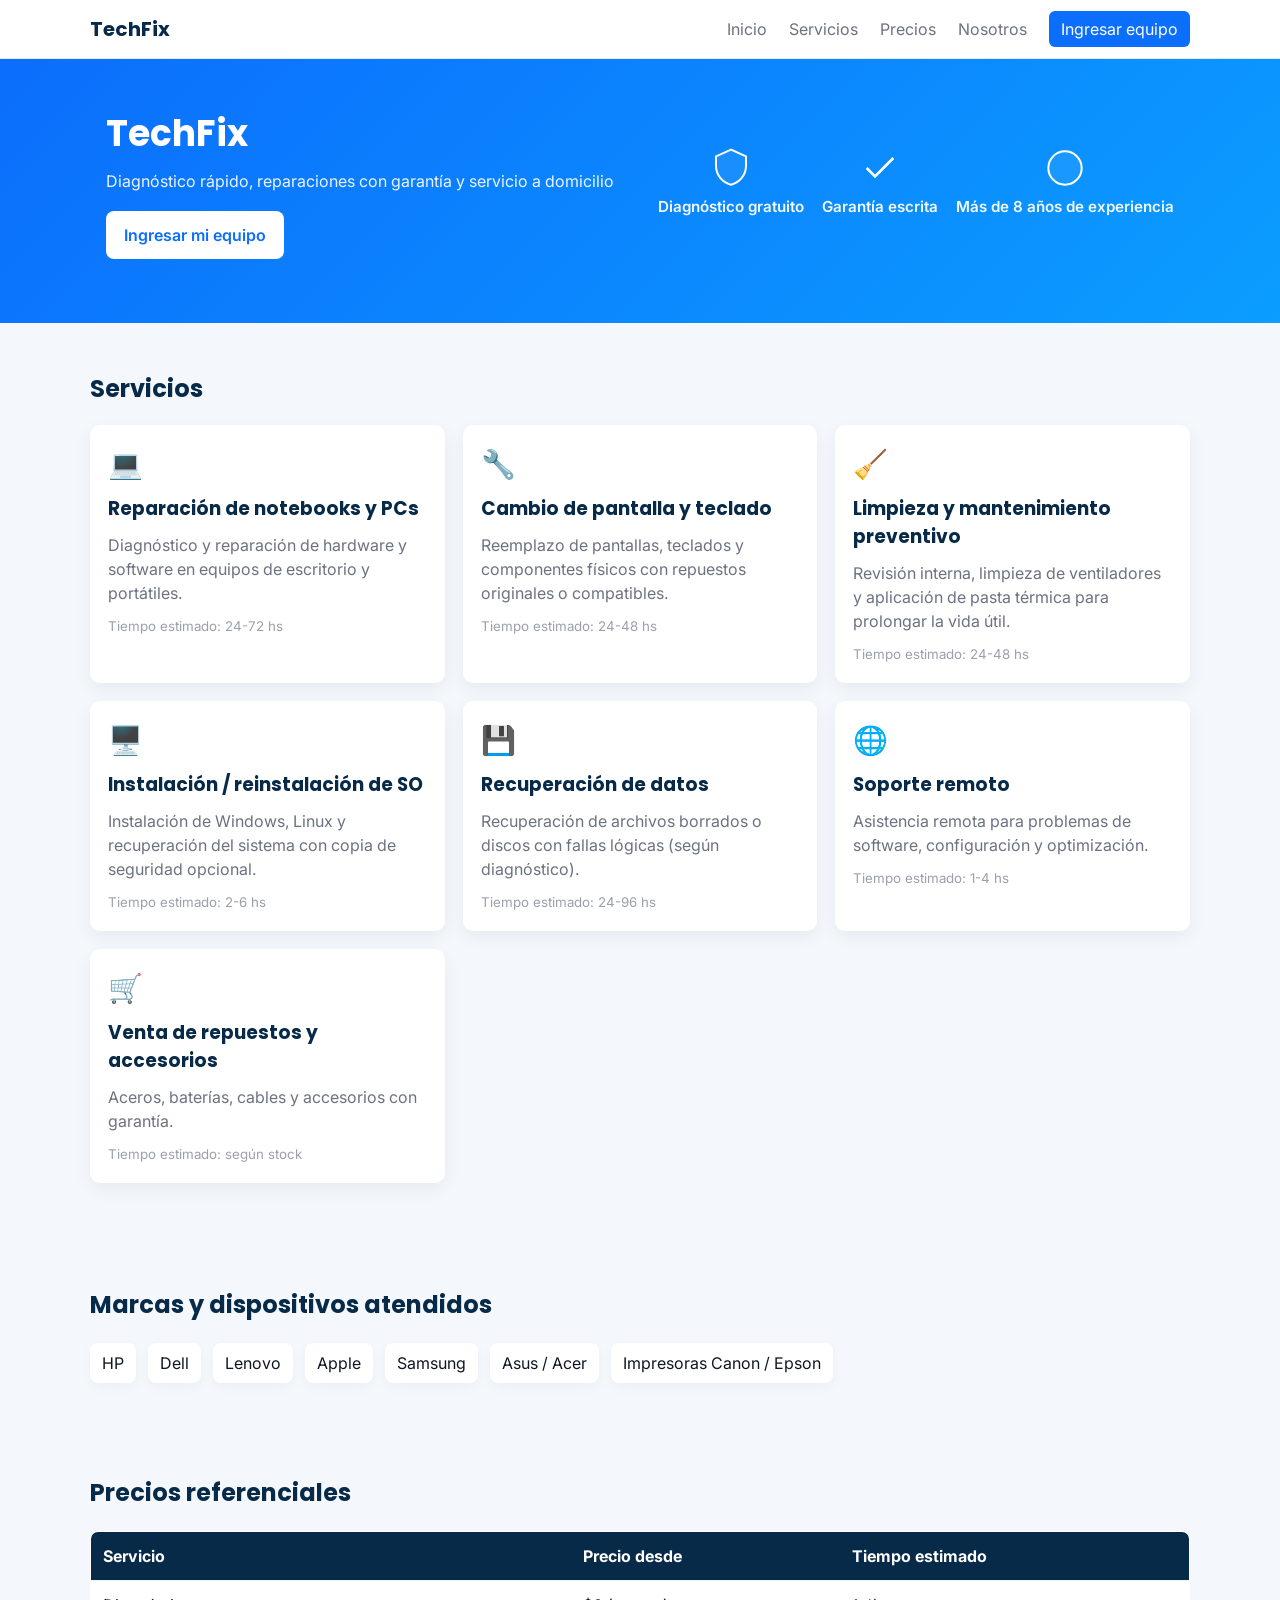
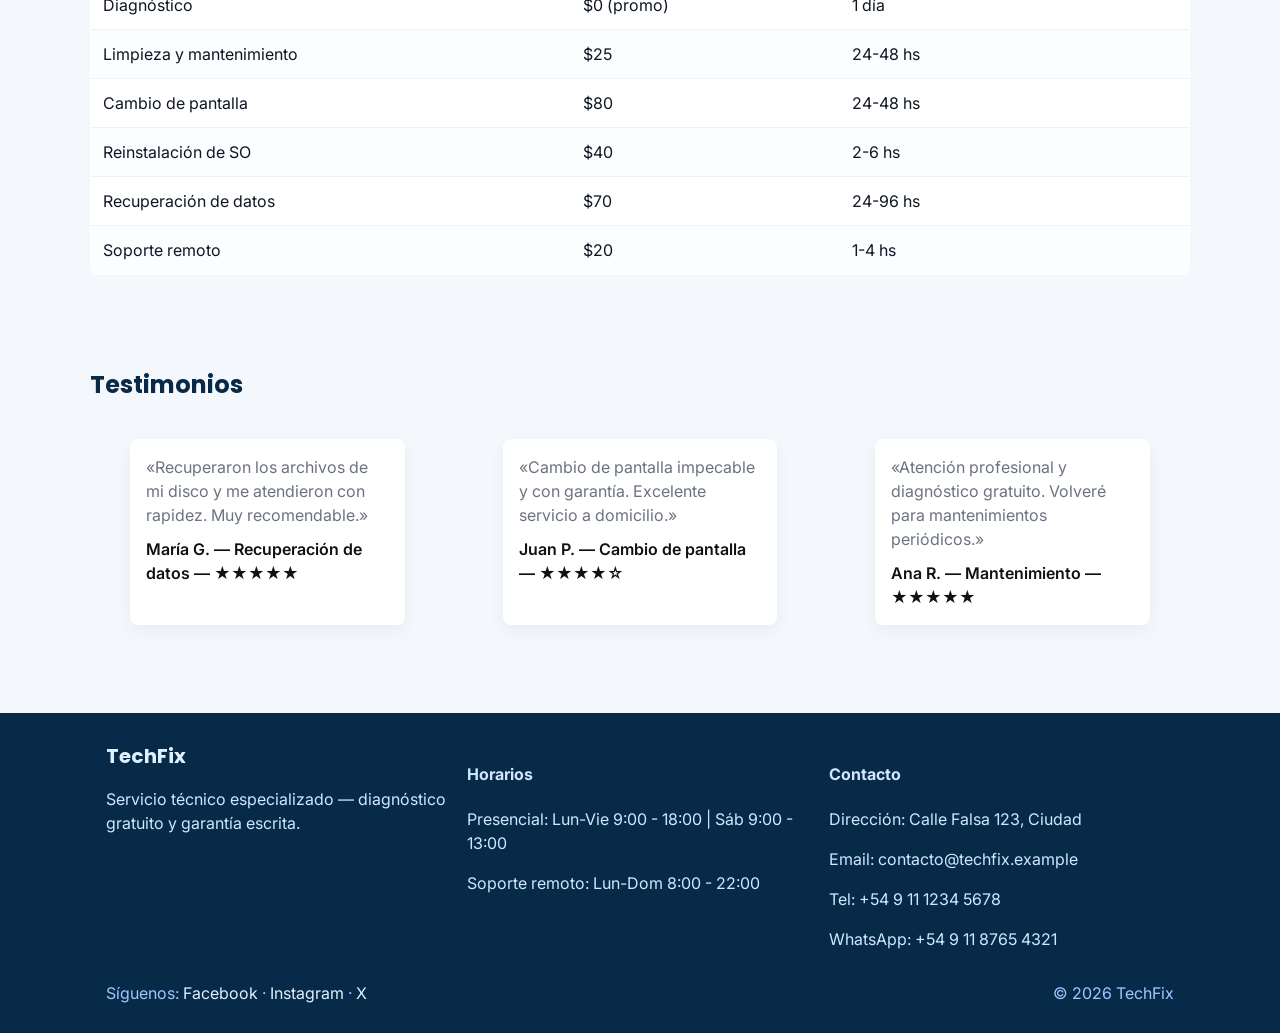
==== index.html @ 2f616b7d "Etapa1: Se agregó el contenido requerido del punto 1.3 y 1.4, también se agrega archivo prompts modi" ====
<!doctype html>
<html lang="es">
<head>
	<meta charset="utf-8" />
	<meta name="viewport" content="width=device-width, initial-scale=1" />
	<title>TechFix - Servicio Técnico</title>
	<link rel="stylesheet" href="style.css" />
	<link href="https://fonts.googleapis.com/css2?family=Inter:wght@300;400;600;700&family=Poppins:wght@600;700&display=swap" rel="stylesheet">
</head>
<body>
	<header class="site-header">
		<div class="container header-inner">
			<a class="logo" href="#">TechFix</a>
			<nav class="main-nav">
				<a href="#">Inicio</a>
				<a href="#services">Servicios</a>
				<a href="#precios">Precios</a>
				<a href="#nosotros">Nosotros</a>
				<a class="cta" href="ingreso.html">Ingresar equipo</a>
			</nav>
		</div>
	</header>

	<main>
		<section class="hero">
			<div class="hero-overlay"></div>
			<div class="container hero-content">
				<div class="hero-text">
					<h1>TechFix</h1>
					<p class="subtitle">Diagnóstico rápido, reparaciones con garantía y servicio a domicilio</p>
					<a class="primary-btn" href="ingreso.html">Ingresar mi equipo</a>
				</div>
				<div class="hero-trust">
					<div class="trust-item">
						<svg width="40" height="40" viewBox="0 0 24 24" fill="none" xmlns="http://www.w3.org/2000/svg"><path d="M12 1L3 5v6c0 5 3.8 9.7 9 11 5.2-1.3 9-6 9-11V5l-9-4z" stroke="#fff" stroke-width="1.2" fill="rgba(255,255,255,0.06)"/></svg>
						<p>Diagnóstico gratuito</p>
					</div>
					<div class="trust-item">
						<svg width="40" height="40" viewBox="0 0 24 24" fill="none" xmlns="http://www.w3.org/2000/svg"><path d="M20 6L9 17l-5-5" stroke="#fff" stroke-width="1.6" fill="none"/></svg>
						<p>Garantía escrita</p>
					</div>
					<div class="trust-item">
						<svg width="40" height="40" viewBox="0 0 24 24" fill="none" xmlns="http://www.w3.org/2000/svg"><circle cx="12" cy="12" r="10" stroke="#fff" stroke-width="1.2" fill="rgba(255,255,255,0.06)"/></svg>
						<p>Más de 8 años de experiencia</p>
					</div>
				</div>
			</div>
		</section>

		<section id="services" class="services container">
			<h2>Servicios</h2>
			<div class="services-grid">
				<article class="service-card">
					<div class="icon">💻</div>
					<h3>Reparación de notebooks y PCs</h3>
					<p>Diagnóstico y reparación de hardware y software en equipos de escritorio y portátiles.</p>
					<small>Tiempo estimado: 24-72 hs</small>
				</article>

				<article class="service-card">
					<div class="icon">🔧</div>
					<h3>Cambio de pantalla y teclado</h3>
					<p>Reemplazo de pantallas, teclados y componentes físicos con repuestos originales o compatibles.</p>
					<small>Tiempo estimado: 24-48 hs</small>
				</article>

				<article class="service-card">
					<div class="icon">🧹</div>
					<h3>Limpieza y mantenimiento preventivo</h3>
					<p>Revisión interna, limpieza de ventiladores y aplicación de pasta térmica para prolongar la vida útil.</p>
					<small>Tiempo estimado: 24-48 hs</small>
				</article>

				<article class="service-card">
					<div class="icon">🖥️</div>
					<h3>Instalación / reinstalación de SO</h3>
					<p>Instalación de Windows, Linux y recuperación del sistema con copia de seguridad opcional.</p>
					<small>Tiempo estimado: 2-6 hs</small>
				</article>

				<article class="service-card">
					<div class="icon">💾</div>
					<h3>Recuperación de datos</h3>
					<p>Recuperación de archivos borrados o discos con fallas lógicas (según diagnóstico).</p>
					<small>Tiempo estimado: 24-96 hs</small>
				</article>

				<article class="service-card">
					<div class="icon">🌐</div>
					<h3>Soporte remoto</h3>
					<p>Asistencia remota para problemas de software, configuración y optimización.</p>
					<small>Tiempo estimado: 1-4 hs</small>
				</article>

				<article class="service-card">
					<div class="icon">🛒</div>
					<h3>Venta de repuestos y accesorios</h3>
					<p>Aceros, baterías, cables y accesorios con garantía.</p>
					<small>Tiempo estimado: según stock</small>
				</article>
			</div>
		</section>

		<section id="marcas" class="brands container">
			<h2>Marcas y dispositivos atendidos</h2>
			<ul class="brand-list">
				<li>HP</li>
				<li>Dell</li>
				<li>Lenovo</li>
				<li>Apple</li>
				<li>Samsung</li>
				<li>Asus / Acer</li>
				<li>Impresoras Canon / Epson</li>
			</ul>
		</section>

		<section id="precios" class="pricing container">
			<h2>Precios referenciales</h2>
			<div class="table-wrap">
				<table>
					<thead>
						<tr>
							<th>Servicio</th>
							<th>Precio desde</th>
							<th>Tiempo estimado</th>
						</tr>
					</thead>
					<tbody>
						<tr><td>Diagnóstico</td><td>$0 (promo)</td><td>1 día</td></tr>
						<tr><td>Limpieza y mantenimiento</td><td>$25</td><td>24-48 hs</td></tr>
						<tr><td>Cambio de pantalla</td><td>$80</td><td>24-48 hs</td></tr>
						<tr><td>Reinstalación de SO</td><td>$40</td><td>2-6 hs</td></tr>
						<tr><td>Recuperación de datos</td><td>$70</td><td>24-96 hs</td></tr>
						<tr><td>Soporte remoto</td><td>$20</td><td>1-4 hs</td></tr>
					</tbody>
				</table>
			</div>
		</section>

		<section id="testimonios" class="testimonials container">
			<h2>Testimonios</h2>
			<div class="testimonials-grid">
				<blockquote class="testimonial">
					<p>«Recuperaron los archivos de mi disco y me atendieron con rapidez. Muy recomendable.»</p>
					<footer>María G. — Recuperación de datos — ★★★★★</footer>
				</blockquote>

				<blockquote class="testimonial">
					<p>«Cambio de pantalla impecable y con garantía. Excelente servicio a domicilio.»</p>
					<footer>Juan P. — Cambio de pantalla — ★★★★☆</footer>
				</blockquote>

				<blockquote class="testimonial">
					<p>«Atención profesional y diagnóstico gratuito. Volveré para mantenimientos periódicos.»</p>
					<footer>Ana R. — Mantenimiento — ★★★★★</footer>
				</blockquote>
			</div>
		</section>
	</main>

	<footer class="site-footer">
		<div class="container footer-grid">
			<div class="footer-brand">
				<a class="logo" href="#">TechFix</a>
				<p>Servicio técnico especializado — diagnóstico gratuito y garantía escrita.</p>
			</div>

			<div class="footer-info">
				<h4>Horarios</h4>
				<p>Presencial: Lun-Vie 9:00 - 18:00 | Sáb 9:00 - 13:00</p>
				<p>Soporte remoto: Lun-Dom 8:00 - 22:00</p>
			</div>

			<div class="footer-contact">
				<h4>Contacto</h4>
				<p>Dirección: Calle Falsa 123, Ciudad</p>
				<p>Email: contacto@techfix.example</p>
				<p>Tel: +54 9 11 1234 5678</p>
				<p>WhatsApp: +54 9 11 8765 4321</p>
			</div>
		</div>
		<div class="container copyright">
			<div class="socials">Síguenos: <a href="#">Facebook</a> · <a href="#">Instagram</a> · <a href="#">X</a></div>
			<div>© <span id="year"></span> TechFix</div>
		</div>
	</footer>

	<script>
		document.getElementById('year').textContent = new Date().getFullYear();
	</script>
</body>
</html>
---- style.css ----
:root{
	--bg:#f4f7fb;
	--primary-dark:#082a49; /* azul oscuro */
	--accent:#0b6efd; /* acento azul */
	--muted:#6b7280;
	--card:#ffffff;
	--accent-2:#0b9dff;
	--max-width:1100px;
}
*{box-sizing:border-box}
body{font-family:Inter,Segoe UI,Arial,Helvetica,sans-serif;margin:0;background:var(--bg);color:#0f1724;line-height:1.5}
.container{max-width:var(--max-width);margin:0 auto;padding:0 16px}

.site-header{background:#fff;border-bottom:1px solid #e6e9ee}
.header-inner{display:flex;align-items:center;justify-content:space-between;padding:14px 0}
.logo{font-family:Poppins,Inter,Arial,sans-serif;font-weight:700;color:var(--primary-dark);text-decoration:none;font-size:1.25rem}
.main-nav a{margin-left:18px;color:var(--muted);text-decoration:none}
.main-nav a.cta{background:var(--accent);color:#fff;padding:8px 12px;border-radius:6px}

.hero{position:relative;background:linear-gradient(135deg,var(--accent) 0%,var(--accent-2) 100%);color:#fff;padding:48px 0 64px}
.hero-overlay{position:absolute;inset:0;opacity:0.06;background-image:linear-gradient(45deg,rgba(0,0,0,0.05),transparent)}
.hero-content{position:relative;display:flex;flex-wrap:wrap;align-items:center;gap:20px}
.hero-text{flex:1;min-width:260px}
.hero-text h1{font-family:Poppins,Inter,Arial,sans-serif;font-size:2.25rem;margin:0 0 8px}
.subtitle{margin:0 0 18px;color:rgba(255,255,255,0.92)}
.primary-btn{display:inline-block;background:#fff;color:var(--accent);padding:12px 18px;border-radius:8px;text-decoration:none;font-weight:600}
.hero-trust{display:flex;gap:18px;margin-left:auto}
.trust-item{display:flex;flex-direction:column;align-items:center;font-size:0.95rem}
.trust-item p{margin:8px 0 0;color:rgba(255,255,255,0.95);font-weight:600}

/* Services */
.services{padding:48px 0}
.services h2{margin:0 0 18px;font-family:Poppins,Inter,Arial,sans-serif;color:var(--primary-dark)}
.services-grid{display:grid;grid-template-columns:repeat(3,1fr);gap:18px}
.service-card{background:var(--card);padding:18px;border-radius:10px;box-shadow:0 6px 18px rgba(13,27,54,0.06);transition:transform .28s cubic-bezier(.2,.9,.2,1),box-shadow .28s ease}
.service-card:hover{transform:translateY(-8px);box-shadow:0 18px 40px rgba(11,110,253,0.12)}
.service-card .icon{font-size:28px}
.service-card h3{margin:10px 0;font-family:Poppins,Inter,Arial,sans-serif;color:var(--primary-dark)}
.service-card p{color:var(--muted);margin:0 0 8px}
.service-card small{color:#9aa1ad}

/* Brands */
.brands{padding:36px 0}
.brands h2{font-family:Poppins,Inter,Arial,sans-serif;color:var(--primary-dark)}
.brand-list{display:flex;flex-wrap:wrap;gap:12px;list-style:none;padding:0;margin:12px 0 0}
.brand-list li{background:#fff;padding:8px 12px;border-radius:8px;box-shadow:0 4px 12px rgba(10,20,40,0.04)}

/* Pricing table */
.pricing{padding:36px 0}
.pricing h2{font-family:Poppins,Inter,Arial,sans-serif;color:var(--primary-dark)}
.table-wrap{overflow-x:auto}
table{width:100%;border-collapse:collapse;background:#fff;border:1px solid rgba(11,110,253,0.06);border-radius:8px;overflow:hidden}
thead th{background:var(--primary-dark);color:#fff;text-align:left;padding:12px}
tbody td{padding:12px;border-top:1px solid #eef2f6}
tbody tr:nth-child(even){background:#fbfdff}
tbody tr{border-bottom:1px solid rgba(11,110,253,0.04)}

/* Testimonials */
.testimonials{padding:36px 0}
.testimonials h2{font-family:Poppins,Inter,Arial,sans-serif;color:var(--primary-dark)}
.testimonials-grid{display:grid;grid-template-columns:repeat(3,1fr);gap:18px}
.testimonial{background:#fff;padding:16px;border-radius:8px;box-shadow:0 6px 18px rgba(13,27,54,0.05)}
.testimonial p{margin:0 0 10px;color:var(--muted)}
.testimonial footer{font-weight:600;color:#111}

/* Footer */
.site-footer{background:var(--primary-dark);color:#cfe8ff;padding:28px 0;margin-top:36px}
.footer-grid{display:grid;grid-template-columns:1fr 1fr 1fr;gap:16px}
.site-footer a{color:#dff1ff;text-decoration:none}
.copyright{display:flex;justify-content:space-between;align-items:center;padding-top:14px;color:#9fc7ff}

/* Responsive */
@media (max-width:900px){
	.services-grid{grid-template-columns:repeat(2,1fr)}
	.testimonials-grid{grid-template-columns:repeat(2,1fr)}
	.footer-grid{grid-template-columns:1fr}
}
@media (max-width:640px){
	.services-grid{grid-template-columns:1fr}
	.hero-content{flex-direction:column;align-items:flex-start}
	.hero-trust{margin-top:18px}
	.testimonials-grid{grid-template-columns:1fr}
}
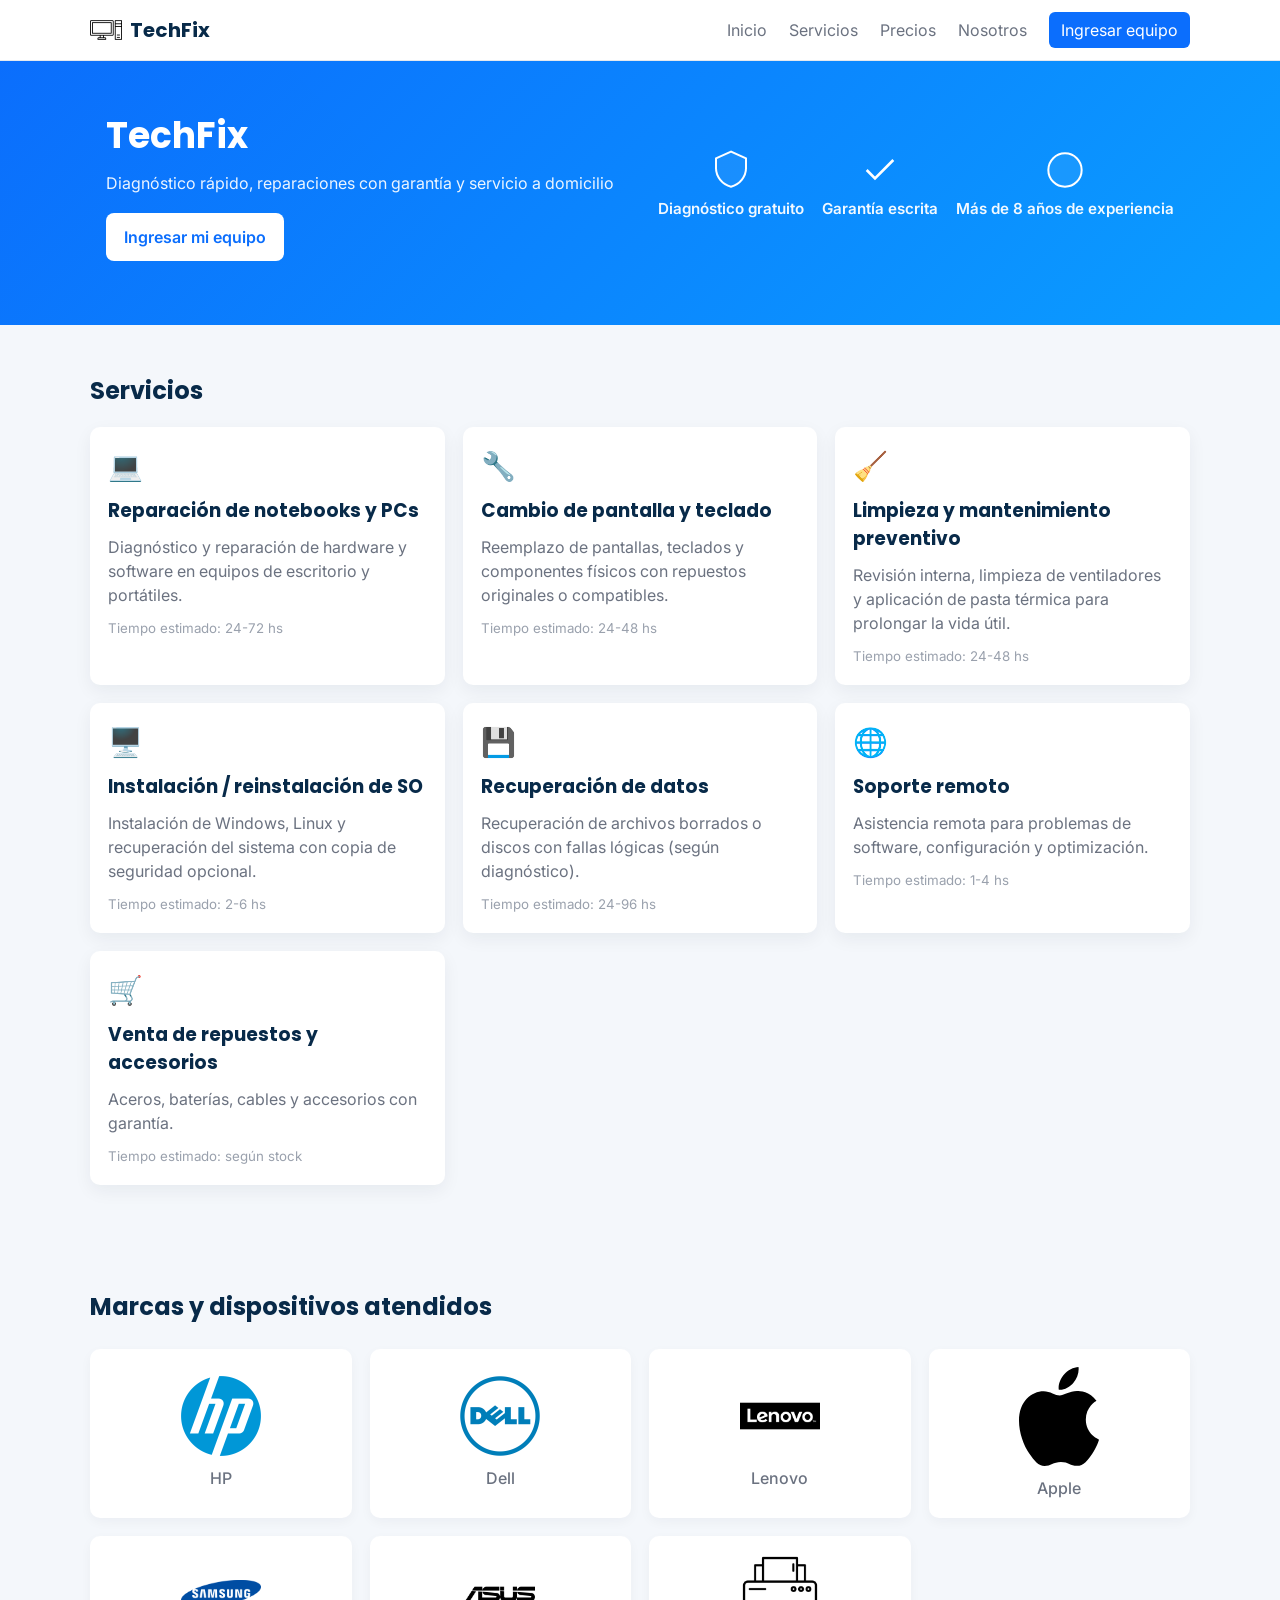
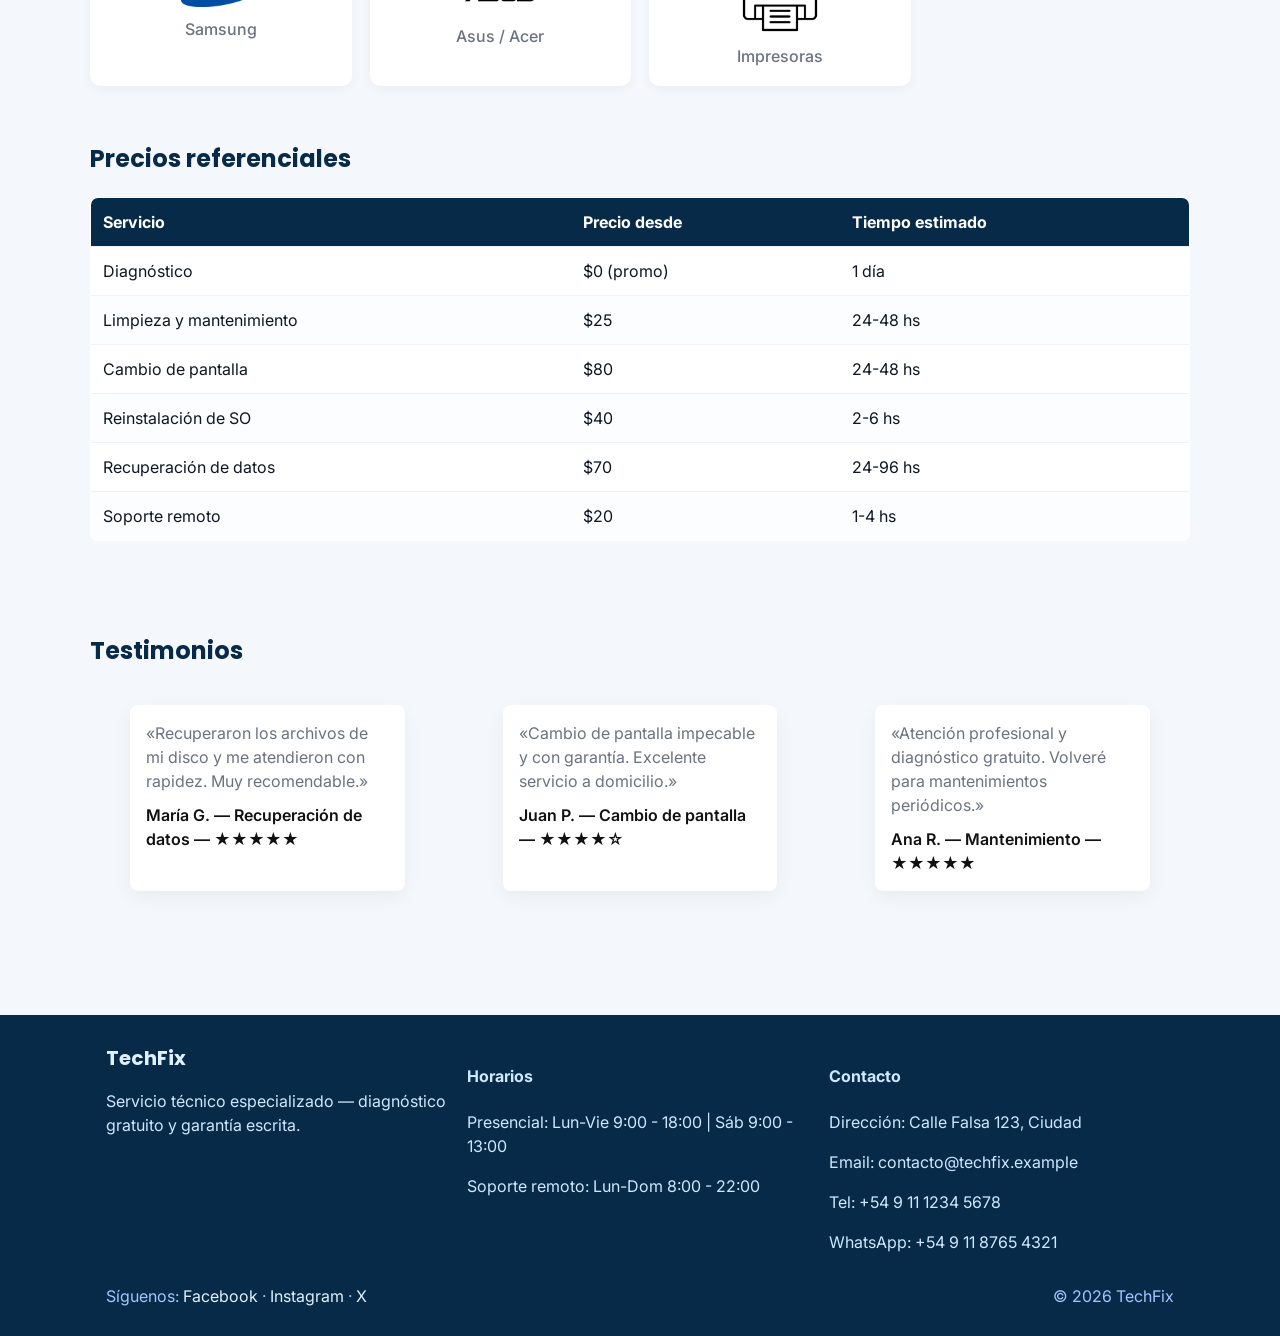
==== commit 89ef4783: "Etapa1: Se agregaron las imagenes para las marcas y el página web, se agregó el readme.md y se actua" ====
--- a/index.html
+++ b/index.html
@@ -10,7 +10,7 @@
 <body>
 	<header class="site-header">
 		<div class="container header-inner">
-			<a class="logo" href="#">TechFix</a>
+			<a class="logo" href="#"><img src="images/logo.png" alt="TechFix Logo" class="logo-img">TechFix</a>
 			<nav class="main-nav">
 				<a href="#">Inicio</a>
 				<a href="#services">Servicios</a>
@@ -103,17 +103,36 @@
 
 		<section id="marcas" class="brands container">
 			<h2>Marcas y dispositivos atendidos</h2>
-			<ul class="brand-list">
-				<li>HP</li>
-				<li>Dell</li>
-				<li>Lenovo</li>
-				<li>Apple</li>
-				<li>Samsung</li>
-				<li>Asus / Acer</li>
-				<li>Impresoras Canon / Epson</li>
-			</ul>
-		</section>
-
+      <div class="brand-grid">
+        <div class="brand-item">
+          <img src="images/logo-hp.png" alt="HP">
+          <p>HP</p>
+        </div>
+        <div class="brand-item">
+          <img src="images/logo-dell.png" alt="Dell">
+          <p>Dell</p>
+        </div>
+        <div class="brand-item">
+          <img src="images/logo-lenovo.webp" alt="Lenovo">
+          <p>Lenovo</p>
+        </div>
+        <div class="brand-item">
+          <img src="images/logo-apple.svg" alt="Apple">
+          <p>Apple</p>
+        </div>
+        <div class="brand-item">
+          <img src="images/logo-samsung.png" alt="Samsung">
+          <p>Samsung</p>
+        </div>
+        <div class="brand-item">
+          <img src="images/logo-asus.png" alt="Asus">
+          <p>Asus / Acer</p>
+        </div>
+        <div class="brand-item">
+          <img src="images/logo-impresoras.png" alt="Impresoras">
+          <p>Impresoras</p>
+        </div>
+      </div>
 		<section id="precios" class="pricing container">
 			<h2>Precios referenciales</h2>
 			<div class="table-wrap">
--- a/style.css
+++ b/style.css
@@ -13,7 +13,8 @@
 
 .site-header{background:#fff;border-bottom:1px solid #e6e9ee}
 .header-inner{display:flex;align-items:center;justify-content:space-between;padding:14px 0}
-.logo{font-family:Poppins,Inter,Arial,sans-serif;font-weight:700;color:var(--primary-dark);text-decoration:none;font-size:1.25rem}
+.logo{font-family:Poppins,Inter,Arial,sans-serif;font-weight:700;color:var(--primary-dark);text-decoration:none;font-size:1.25rem;display:flex;align-items:center;gap:8px}
+.logo-img{height:32px;width:auto}
 .main-nav a{margin-left:18px;color:var(--muted);text-decoration:none}
 .main-nav a.cta{background:var(--accent);color:#fff;padding:8px 12px;border-radius:6px}
 
@@ -42,8 +43,10 @@
 /* Brands */
 .brands{padding:36px 0}
 .brands h2{font-family:Poppins,Inter,Arial,sans-serif;color:var(--primary-dark)}
-.brand-list{display:flex;flex-wrap:wrap;gap:12px;list-style:none;padding:0;margin:12px 0 0}
-.brand-list li{background:#fff;padding:8px 12px;border-radius:8px;box-shadow:0 4px 12px rgba(10,20,40,0.04)}
+.brand-grid{display:grid;grid-template-columns:repeat(4,1fr);gap:18px;margin-top:24px}
+.brand-item{background:#fff;padding:18px;border-radius:10px;box-shadow:0 4px 12px rgba(10,20,40,0.04);display:flex;flex-direction:column;align-items:center;justify-content:center;text-align:center}
+.brand-item img{max-width:80px;height:auto;margin-bottom:10px}
+.brand-item p{margin:0;color:var(--muted);font-weight:500}
 
 /* Pricing table */
 .pricing{padding:36px 0}
@@ -74,12 +77,14 @@
 	.services-grid{grid-template-columns:repeat(2,1fr)}
 	.testimonials-grid{grid-template-columns:repeat(2,1fr)}
 	.footer-grid{grid-template-columns:1fr}
+	.brand-grid{grid-template-columns:repeat(3,1fr)}
 }
 @media (max-width:640px){
 	.services-grid{grid-template-columns:1fr}
 	.hero-content{flex-direction:column;align-items:flex-start}
 	.hero-trust{margin-top:18px}
 	.testimonials-grid{grid-template-columns:1fr}
+	.brand-grid{grid-template-columns:repeat(2,1fr)}
 }
 
 
